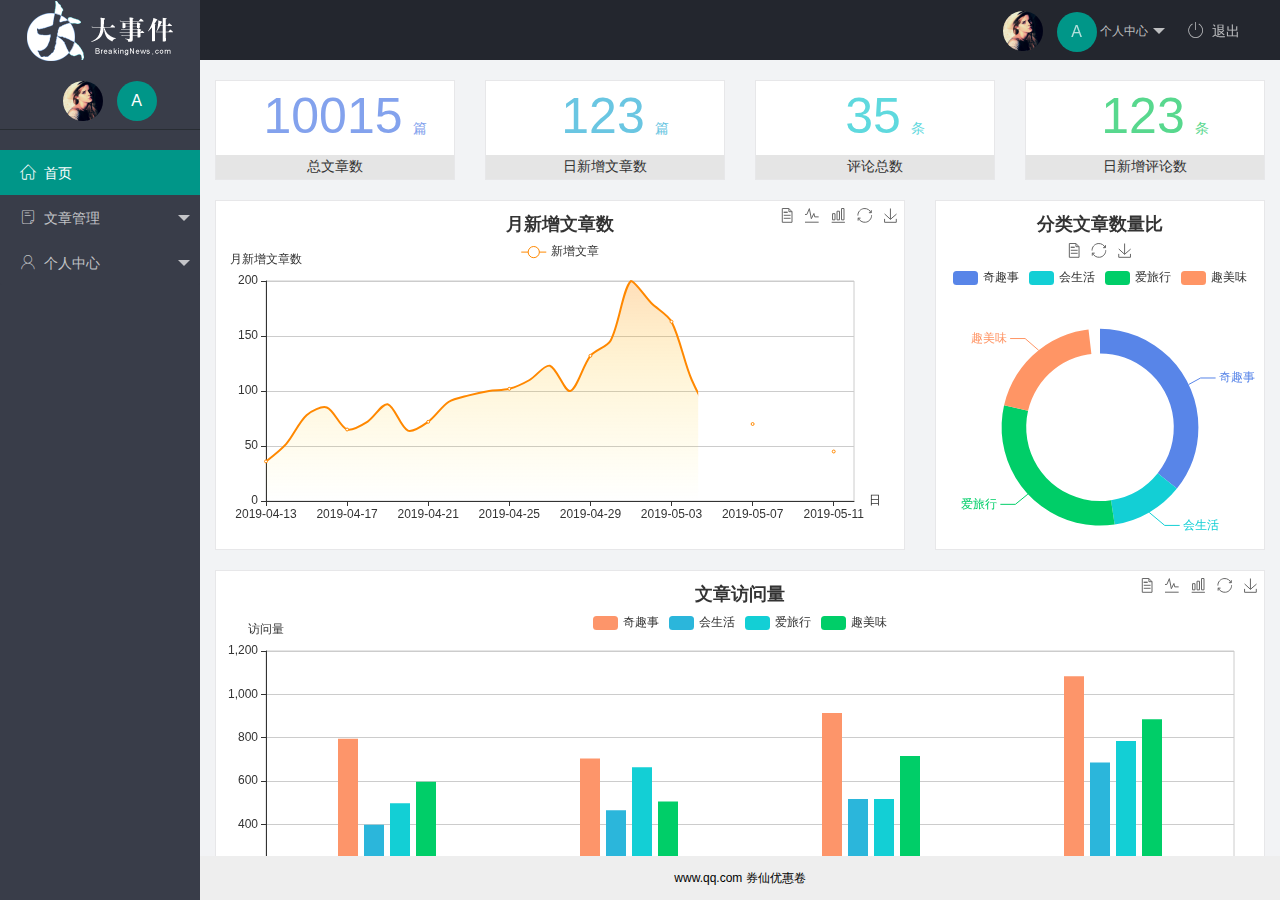
==== index.html @ 5e0bb85d "完成了主页的编写" ====
<!DOCTYPE html>
<html lang="en">
<head>
    <meta charset="UTF-8">
    <meta http-equiv="X-UA-Compatible" content="IE=edge">
    <meta name="viewport" content="width=device-width, initial-scale=1.0">
    <title>Document</title>
    <!-- 导入layui.css -->
    <link rel="stylesheet" href="./assets/lib/layui/css/layui.css">
    <!-- 导入自己的css -->
    <link rel="stylesheet" href="./assets/css/index.css">
    <!-- 导入阿里的字体图标库 -->
    <link rel="stylesheet" href="./assets/fonts/iconfont.css">
</head>
<body>
    <div class="layui-layout layui-layout-admin">
      <div class="layui-header">
        <div class="layui-logo layui-hide-xs layui-bg-black">
            <img src="./assets/images/logo.png" alt=""/>
        </div>
        <!-- 头部区域（可配合layui 已有的水平导航） -->
        <ul class="layui-nav layui-layout-right">
          <li class="layui-nav-item layui-hide layui-show-md-inline-block">
            <a href="javascript:;" class="uninfor" id="toutou">
              <img src="./assets/images/sample.jpg" class="layui-nav-img">
              <span class="text_wen" >A</span>
              个人中心
            </a>
            <dl class="layui-nav-child">
              <dd><a href="">基本资料</a></dd>
              <dd><a href="">更换头像</a></dd>
              <dd><a href="">重置密码</a></dd>
            </dl>
          </li>
          <li class="layui-nav-item" lay-header-event="menuRight" lay-unselect>
            <a href="javascript:;" id="tuic">
              <span class="iconfont icon-tuichu
              "></span>退出
            </a>
          </li>
        </ul>
      </div>
      
      <div class="layui-side layui-bg-black">
        <div class="layui-side-scroll">
          <div class="uninfor" id="text_tou">
            <img src="./assets/images/sample.jpg" class="layui-nav-img">
            <span class="text_wen" >A</span>
            <span id="welcom"></span>
          </div>
          <!-- 左侧导航区域（可配合layui已有的垂直导航） -->
          <ul class="layui-nav layui-nav-tree" lay-shrink="all" >
            <li class="layui-nav-item layui-this"><a href="./home/dashboard.html" target="fm"><span class="iconfont icon-home
              "></span>首页</a></li>
            <li class="layui-nav-item ">
              <a class="" href="javascript:;"><span class="iconfont icon-16"></span>文章管理</a>
              <dl class="layui-nav-child">
                <dd><a href="javascript:;"><i class="layui-icon layui-icon-app"></i>   
                  文章类别</a></dd>
                <dd><a href="javascript:;"><i class="layui-icon layui-icon-app"></i>   
                  文章列表</a></dd>
                <dd><a href="javascript:;"><i class="layui-icon layui-icon-app"></i>发表文章</a></dd>
              </dl>
            </li>
            <li class="layui-nav-item">
              <a href="javascript:;"><span class="iconfont icon-user"></span>个人中心</a>
              <dl class="layui-nav-child">
                <dd><a href="javascript:;"><i class="layui-icon layui-icon-app"></i>基本资料</a></dd>
                <dd><a href="javascript:;"><i class="layui-icon layui-icon-app"></i>更换头像</a></dd>
                <dd><a href="javascript:;"><i class="layui-icon layui-icon-app"></i>重置密码</a></dd>
              </dl>
            </li>
          </ul>
        </div>
      </div>
      
      <div class="layui-body">
        <!-- 内容主体区域 -->
        <iframe name="fm" src="./home/dashboard.html" frameborder="0"></iframe>
      </div>
      
      <div class="layui-footer">
        <!-- 底部固定区域 -->
        www.qq.com 券仙优惠卷
      </div>
    </div>
    <!-- 导入axios -->
    <script src="./assets/lib/axios.js"></script>
    <!-- 导入jquery -->
   <script src="./assets/lib/jquery.js"></script>
    <!-- 导入layui.js -->
    <script src="./assets/lib//layui/layui.all.js"></script>
   <!-- 导入我们自己封装的js -->
    <script src="./assets/js/baseAPI.js"></script>
    <!-- 导入index.js -->
    <script src="./assets/js/index.js"></script>
    </body>
    </html>
---- assets/lib/layui/css/layui.css ----
/** layui-v2.5.5 MIT License By https://www.layui.com */
 .layui-inline,img{display:inline-block;vertical-align:middle}h1,h2,h3,h4,h5,h6{font-weight:400}.layui-edge,.layui-header,.layui-inline,.layui-main{position:relative}.layui-body,.layui-edge,.layui-elip{overflow:hidden}.layui-btn,.layui-edge,.layui-inline,img{vertical-align:middle}.layui-btn,.layui-disabled,.layui-icon,.layui-unselect{-moz-user-select:none;-webkit-user-select:none;-ms-user-select:none}.layui-elip,.layui-form-checkbox span,.layui-form-pane .layui-form-label{text-overflow:ellipsis;white-space:nowrap}.layui-breadcrumb,.layui-tree-btnGroup{visibility:hidden}blockquote,body,button,dd,div,dl,dt,form,h1,h2,h3,h4,h5,h6,input,li,ol,p,pre,td,textarea,th,ul{margin:0;padding:0;-webkit-tap-highlight-color:rgba(0,0,0,0)}a:active,a:hover{outline:0}img{border:none}li{list-style:none}table{border-collapse:collapse;border-spacing:0}h4,h5,h6{font-size:100%}button,input,optgroup,option,select,textarea{font-family:inherit;font-size:inherit;font-style:inherit;font-weight:inherit;outline:0}pre{white-space:pre-wrap;white-space:-moz-pre-wrap;white-space:-pre-wrap;white-space:-o-pre-wrap;word-wrap:break-word}body{line-height:24px;font:14px Helvetica Neue,Helvetica,PingFang SC,Tahoma,Arial,sans-serif}hr{height:1px;margin:10px 0;border:0;clear:both}a{color:#333;text-decoration:none}a:hover{color:#777}a cite{font-style:normal;*cursor:pointer}.layui-border-box,.layui-border-box *{box-sizing:border-box}.layui-box,.layui-box *{box-sizing:content-box}.layui-clear{clear:both;*zoom:1}.layui-clear:after{content:'\20';clear:both;*zoom:1;display:block;height:0}.layui-inline{*display:inline;*zoom:1}.layui-edge{display:inline-block;width:0;height:0;border-width:6px;border-style:dashed;border-color:transparent}.layui-edge-top{top:-4px;border-bottom-color:#999;border-bottom-style:solid}.layui-edge-right{border-left-color:#999;border-left-style:solid}.layui-edge-bottom{top:2px;border-top-color:#999;border-top-style:solid}.layui-edge-left{border-right-color:#999;border-right-style:solid}.layui-disabled,.layui-disabled:hover{color:#d2d2d2!important;cursor:not-allowed!important}.layui-circle{border-radius:100%}.layui-show{display:block!important}.layui-hide{display:none!important}@font-face{font-family:layui-icon;src:url(../font/iconfont.eot?v=250);src:url(../font/iconfont.eot?v=250#iefix) format('embedded-opentype'),url(../font/iconfont.woff2?v=250) format('woff2'),url(../font/iconfont.woff?v=250) format('woff'),url(../font/iconfont.ttf?v=250) format('truetype'),url(../font/iconfont.svg?v=250#layui-icon) format('svg')}.layui-icon{font-family:layui-icon!important;font-size:16px;font-style:normal;-webkit-font-smoothing:antialiased;-moz-osx-font-smoothing:grayscale}.layui-icon-reply-fill:before{content:"\e611"}.layui-icon-set-fill:before{content:"\e614"}.layui-icon-menu-fill:before{content:"\e60f"}.layui-icon-search:before{content:"\e615"}.layui-icon-share:before{content:"\e641"}.layui-icon-set-sm:before{content:"\e620"}.layui-icon-engine:before{content:"\e628"}.layui-icon-close:before{content:"\1006"}.layui-icon-close-fill:before{content:"\1007"}.layui-icon-chart-screen:before{content:"\e629"}.layui-icon-star:before{content:"\e600"}.layui-icon-circle-dot:before{content:"\e617"}.layui-icon-chat:before{content:"\e606"}.layui-icon-release:before{content:"\e609"}.layui-icon-list:before{content:"\e60a"}.layui-icon-chart:before{content:"\e62c"}.layui-icon-ok-circle:before{content:"\1005"}.layui-icon-layim-theme:before{content:"\e61b"}.layui-icon-table:before{content:"\e62d"}.layui-icon-right:before{content:"\e602"}.layui-icon-left:before{content:"\e603"}.layui-icon-cart-simple:before{content:"\e698"}.layui-icon-face-cry:before{content:"\e69c"}.layui-icon-face-smile:before{content:"\e6af"}.layui-icon-survey:before{content:"\e6b2"}.layui-icon-tree:before{content:"\e62e"}.layui-icon-upload-circle:before{content:"\e62f"}.layui-icon-add-circle:before{content:"\e61f"}.layui-icon-download-circle:before{content:"\e601"}.layui-icon-templeate-1:before{content:"\e630"}.layui-icon-util:before{content:"\e631"}.layui-icon-face-surprised:before{content:"\e664"}.layui-icon-edit:before{content:"\e642"}.layui-icon-speaker:before{content:"\e645"}.layui-icon-down:before{content:"\e61a"}.layui-icon-file:before{content:"\e621"}.layui-icon-layouts:before{content:"\e632"}.layui-icon-rate-half:before{content:"\e6c9"}.layui-icon-add-circle-fine:before{content:"\e608"}.layui-icon-prev-circle:before{content:"\e633"}.layui-icon-read:before{content:"\e705"}.layui-icon-404:before{content:"\e61c"}.layui-icon-carousel:before{content:"\e634"}.layui-icon-help:before{content:"\e607"}.layui-icon-code-circle:before{content:"\e635"}.layui-icon-water:before{content:"\e636"}.layui-icon-username:before{content:"\e66f"}.layui-icon-find-fill:before{content:"\e670"}.layui-icon-about:before{content:"\e60b"}.layui-icon-location:before{content:"\e715"}.layui-icon-up:before{content:"\e619"}.layui-icon-pause:before{content:"\e651"}.layui-icon-date:before{content:"\e637"}.layui-icon-layim-uploadfile:before{content:"\e61d"}.layui-icon-delete:before{content:"\e640"}.layui-icon-play:before{content:"\e652"}.layui-icon-top:before{content:"\e604"}.layui-icon-friends:before{content:"\e612"}.layui-icon-refresh-3:before{content:"\e9aa"}.layui-icon-ok:before{content:"\e605"}.layui-icon-layer:before{content:"\e638"}.layui-icon-face-smile-fine:before{content:"\e60c"}.layui-icon-dollar:before{content:"\e659"}.layui-icon-group:before{content:"\e613"}.layui-icon-layim-download:before{content:"\e61e"}.layui-icon-picture-fine:before{content:"\e60d"}.layui-icon-link:before{content:"\e64c"}.layui-icon-diamond:before{content:"\e735"}.layui-icon-log:before{content:"\e60e"}.layui-icon-rate-solid:before{content:"\e67a"}.layui-icon-fonts-del:before{content:"\e64f"}.layui-icon-unlink:before{content:"\e64d"}.layui-icon-fonts-clear:before{content:"\e639"}.layui-icon-triangle-r:before{content:"\e623"}.layui-icon-circle:before{content:"\e63f"}.layui-icon-radio:before{content:"\e643"}.layui-icon-align-center:before{content:"\e647"}.layui-icon-align-right:before{content:"\e648"}.layui-icon-align-left:before{content:"\e649"}.layui-icon-loading-1:before{content:"\e63e"}.layui-icon-return:before{content:"\e65c"}.layui-icon-fonts-strong:before{content:"\e62b"}.layui-icon-upload:before{content:"\e67c"}.layui-icon-dialogue:before{content:"\e63a"}.layui-icon-video:before{content:"\e6ed"}.layui-icon-headset:before{content:"\e6fc"}.layui-icon-cellphone-fine:before{content:"\e63b"}.layui-icon-add-1:before{content:"\e654"}.layui-icon-face-smile-b:before{content:"\e650"}.layui-icon-fonts-html:before{content:"\e64b"}.layui-icon-form:before{content:"\e63c"}.layui-icon-cart:before{content:"\e657"}.layui-icon-camera-fill:before{content:"\e65d"}.layui-icon-tabs:before{content:"\e62a"}.layui-icon-fonts-code:before{content:"\e64e"}.layui-icon-fire:before{content:"\e756"}.layui-icon-set:before{content:"\e716"}.layui-icon-fonts-u:before{content:"\e646"}.layui-icon-triangle-d:before{content:"\e625"}.layui-icon-tips:before{content:"\e702"}.layui-icon-picture:before{content:"\e64a"}.layui-icon-more-vertical:before{content:"\e671"}.layui-icon-flag:before{content:"\e66c"}.layui-icon-loading:before{content:"\e63d"}.layui-icon-fonts-i:before{content:"\e644"}.layui-icon-refresh-1:before{content:"\e666"}.layui-icon-rmb:before{content:"\e65e"}.layui-icon-home:before{content:"\e68e"}.layui-icon-user:before{content:"\e770"}.layui-icon-notice:before{content:"\e667"}.layui-icon-login-weibo:before{content:"\e675"}.layui-icon-voice:before{content:"\e688"}.layui-icon-upload-drag:before{content:"\e681"}.layui-icon-login-qq:before{content:"\e676"}.layui-icon-snowflake:before{content:"\e6b1"}.layui-icon-file-b:before{content:"\e655"}.layui-icon-template:before{content:"\e663"}.layui-icon-auz:before{content:"\e672"}.layui-icon-console:before{content:"\e665"}.layui-icon-app:before{content:"\e653"}.layui-icon-prev:before{content:"\e65a"}.layui-icon-website:before{content:"\e7ae"}.layui-icon-next:before{content:"\e65b"}.layui-icon-component:before{content:"\e857"}.layui-icon-more:before{content:"\e65f"}.layui-icon-login-wechat:before{content:"\e677"}.layui-icon-shrink-right:before{content:"\e668"}.layui-icon-spread-left:before{content:"\e66b"}.layui-icon-camera:before{content:"\e660"}.layui-icon-note:before{content:"\e66e"}.layui-icon-refresh:before{content:"\e669"}.layui-icon-female:before{content:"\e661"}.layui-icon-male:before{content:"\e662"}.layui-icon-password:before{content:"\e673"}.layui-icon-senior:before{content:"\e674"}.layui-icon-theme:before{content:"\e66a"}.layui-icon-tread:before{content:"\e6c5"}.layui-icon-praise:before{content:"\e6c6"}.layui-icon-star-fill:before{content:"\e658"}.layui-icon-rate:before{content:"\e67b"}.layui-icon-template-1:before{content:"\e656"}.layui-icon-vercode:before{content:"\e679"}.layui-icon-cellphone:before{content:"\e678"}.layui-icon-screen-full:before{content:"\e622"}.layui-icon-screen-restore:before{content:"\e758"}.layui-icon-cols:before{content:"\e610"}.layui-icon-export:before{content:"\e67d"}.layui-icon-print:before{content:"\e66d"}.layui-icon-slider:before{content:"\e714"}.layui-icon-addition:before{content:"\e624"}.layui-icon-subtraction:before{content:"\e67e"}.layui-icon-service:before{content:"\e626"}.layui-icon-transfer:before{content:"\e691"}.layui-main{width:1140px;margin:0 auto}.layui-header{z-index:1000;height:60px}.layui-header a:hover{transition:all .5s;-webkit-transition:all .5s}.layui-side{position:fixed;left:0;top:0;bottom:0;z-index:999;width:200px;overflow-x:hidden}.layui-side-scroll{position:relative;width:220px;height:100%;overflow-x:hidden}.layui-body{position:absolute;left:200px;right:0;top:0;bottom:0;z-index:998;width:auto;overflow-y:auto;box-sizing:border-box}.layui-layout-body{overflow:hidden}.layui-layout-admin .layui-header{background-color:#23262E}.layui-layout-admin .layui-side{top:60px;width:200px;overflow-x:hidden}.layui-layout-admin .layui-body{position:fixed;top:60px;bottom:44px}.layui-layout-admin .layui-main{width:auto;margin:0 15px}.layui-layout-admin .layui-footer{position:fixed;left:200px;right:0;bottom:0;height:44px;line-height:44px;padding:0 15px;background-color:#eee}.layui-layout-admin .layui-logo{position:absolute;left:0;top:0;width:200px;height:100%;line-height:60px;text-align:center;color:#009688;font-size:16px}.layui-layout-admin .layui-header .layui-nav{background:0 0}.layui-layout-left{position:absolute!important;left:200px;top:0}.layui-layout-right{position:absolute!important;right:0;top:0}.layui-container{position:relative;margin:0 auto;padding:0 15px;box-sizing:border-box}.layui-fluid{position:relative;margin:0 auto;padding:0 15px}.layui-row:after,.layui-row:before{content:'';display:block;clear:both}.layui-col-lg1,.layui-col-lg10,.layui-col-lg11,.layui-col-lg12,.layui-col-lg2,.layui-col-lg3,.layui-col-lg4,.layui-col-lg5,.layui-col-lg6,.layui-col-lg7,.layui-col-lg8,.layui-col-lg9,.layui-col-md1,.layui-col-md10,.layui-col-md11,.layui-col-md12,.layui-col-md2,.layui-col-md3,.layui-col-md4,.layui-col-md5,.layui-col-md6,.layui-col-md7,.layui-col-md8,.layui-col-md9,.layui-col-sm1,.layui-col-sm10,.layui-col-sm11,.layui-col-sm12,.layui-col-sm2,.layui-col-sm3,.layui-col-sm4,.layui-col-sm5,.layui-col-sm6,.layui-col-sm7,.layui-col-sm8,.layui-col-sm9,.layui-col-xs1,.layui-col-xs10,.layui-col-xs11,.layui-col-xs12,.layui-col-xs2,.layui-col-xs3,.layui-col-xs4,.layui-col-xs5,.layui-col-xs6,.layui-col-xs7,.layui-col-xs8,.layui-col-xs9{position:relative;display:block;box-sizing:border-box}.layui-col-xs1,.layui-col-xs10,.layui-col-xs11,.layui-col-xs12,.layui-col-xs2,.layui-col-xs3,.layui-col-xs4,.layui-col-xs5,.layui-col-xs6,.layui-col-xs7,.layui-col-xs8,.layui-col-xs9{float:left}.layui-col-xs1{width:8.33333333%}.layui-col-xs2{width:16.66666667%}.layui-col-xs3{width:25%}.layui-col-xs4{width:33.33333333%}.layui-col-xs5{width:41.66666667%}.layui-col-xs6{width:50%}.layui-col-xs7{width:58.33333333%}.layui-col-xs8{width:66.66666667%}.layui-col-xs9{width:75%}.layui-col-xs10{width:83.33333333%}.layui-col-xs11{width:91.66666667%}.layui-col-xs12{width:100%}.layui-col-xs-offset1{margin-left:8.33333333%}.layui-col-xs-offset2{margin-left:16.66666667%}.layui-col-xs-offset3{margin-left:25%}.layui-col-xs-offset4{margin-left:33.33333333%}.layui-col-xs-offset5{margin-left:41.66666667%}.layui-col-xs-offset6{margin-left:50%}.layui-col-xs-offset7{margin-left:58.33333333%}.layui-col-xs-offset8{margin-left:66.66666667%}.layui-col-xs-offset9{margin-left:75%}.layui-col-xs-offset10{margin-left:83.33333333%}.layui-col-xs-offset11{margin-left:91.66666667%}.layui-col-xs-offset12{margin-left:100%}@media screen and (max-width:768px){.layui-hide-xs{display:none!important}.layui-show-xs-block{display:block!important}.layui-show-xs-inline{display:inline!important}.layui-show-xs-inline-block{display:inline-block!important}}@media screen and (min-width:768px){.layui-container{width:750px}.layui-hide-sm{display:none!important}.layui-show-sm-block{display:block!important}.layui-show-sm-inline{display:inline!important}.layui-show-sm-inline-block{display:inline-block!important}.layui-col-sm1,.layui-col-sm10,.layui-col-sm11,.layui-col-sm12,.layui-col-sm2,.layui-col-sm3,.layui-col-sm4,.layui-col-sm5,.layui-col-sm6,.layui-col-sm7,.layui-col-sm8,.layui-col-sm9{float:left}.layui-col-sm1{width:8.33333333%}.layui-col-sm2{width:16.66666667%}.layui-col-sm3{width:25%}.layui-col-sm4{width:33.33333333%}.layui-col-sm5{width:41.66666667%}.layui-col-sm6{width:50%}.layui-col-sm7{width:58.33333333%}.layui-col-sm8{width:66.66666667%}.layui-col-sm9{width:75%}.layui-col-sm10{width:83.33333333%}.layui-col-sm11{width:91.66666667%}.layui-col-sm12{width:100%}.layui-col-sm-offset1{margin-left:8.33333333%}.layui-col-sm-offset2{margin-left:16.66666667%}.layui-col-sm-offset3{margin-left:25%}.layui-col-sm-offset4{margin-left:33.33333333%}.layui-col-sm-offset5{margin-left:41.66666667%}.layui-col-sm-offset6{margin-left:50%}.layui-col-sm-offset7{margin-left:58.33333333%}.layui-col-sm-offset8{margin-left:66.66666667%}.layui-col-sm-offset9{margin-left:75%}.layui-col-sm-offset10{margin-left:83.33333333%}.layui-col-sm-offset11{margin-left:91.66666667%}.layui-col-sm-offset12{margin-left:100%}}@media screen and (min-width:992px){.layui-container{width:970px}.layui-hide-md{display:none!important}.layui-show-md-block{display:block!important}.layui-show-md-inline{display:inline!important}.layui-show-md-inline-block{display:inline-block!important}.layui-col-md1,.layui-col-md10,.layui-col-md11,.layui-col-md12,.layui-col-md2,.layui-col-md3,.layui-col-md4,.layui-col-md5,.layui-col-md6,.layui-col-md7,.layui-col-md8,.layui-col-md9{float:left}.layui-col-md1{width:8.33333333%}.layui-col-md2{width:16.66666667%}.layui-col-md3{width:25%}.layui-col-md4{width:33.33333333%}.layui-col-md5{width:41.66666667%}.layui-col-md6{width:50%}.layui-col-md7{width:58.33333333%}.layui-col-md8{width:66.66666667%}.layui-col-md9{width:75%}.layui-col-md10{width:83.33333333%}.layui-col-md11{width:91.66666667%}.layui-col-md12{width:100%}.layui-col-md-offset1{margin-left:8.33333333%}.layui-col-md-offset2{margin-left:16.66666667%}.layui-col-md-offset3{margin-left:25%}.layui-col-md-offset4{margin-left:33.33333333%}.layui-col-md-offset5{margin-left:41.66666667%}.layui-col-md-offset6{margin-left:50%}.layui-col-md-offset7{margin-left:58.33333333%}.layui-col-md-offset8{margin-left:66.66666667%}.layui-col-md-offset9{margin-left:75%}.layui-col-md-offset10{margin-left:83.33333333%}.layui-col-md-offset11{margin-left:91.66666667%}.layui-col-md-offset12{margin-left:100%}}@media screen and (min-width:1200px){.layui-container{width:1170px}.layui-hide-lg{display:none!important}.layui-show-lg-block{display:block!important}.layui-show-lg-inline{display:inline!important}.layui-show-lg-inline-block{display:inline-block!important}.layui-col-lg1,.layui-col-lg10,.layui-col-lg11,.layui-col-lg12,.layui-col-lg2,.layui-col-lg3,.layui-col-lg4,.layui-col-lg5,.layui-col-lg6,.layui-col-lg7,.layui-col-lg8,.layui-col-lg9{float:left}.layui-col-lg1{width:8.33333333%}.layui-col-lg2{width:16.66666667%}.layui-col-lg3{width:25%}.layui-col-lg4{width:33.33333333%}.layui-col-lg5{width:41.66666667%}.layui-col-lg6{width:50%}.layui-col-lg7{width:58.33333333%}.layui-col-lg8{width:66.66666667%}.layui-col-lg9{width:75%}.layui-col-lg10{width:83.33333333%}.layui-col-lg11{width:91.66666667%}.layui-col-lg12{width:100%}.layui-col-lg-offset1{margin-left:8.33333333%}.layui-col-lg-offset2{margin-left:16.66666667%}.layui-col-lg-offset3{margin-left:25%}.layui-col-lg-offset4{margin-left:33.33333333%}.layui-col-lg-offset5{margin-left:41.66666667%}.layui-col-lg-offset6{margin-left:50%}.layui-col-lg-offset7{margin-left:58.33333333%}.layui-col-lg-offset8{margin-left:66.66666667%}.layui-col-lg-offset9{margin-left:75%}.layui-col-lg-offset10{margin-left:83.33333333%}.layui-col-lg-offset11{margin-left:91.66666667%}.layui-col-lg-offset12{margin-left:100%}}.layui-col-space1{margin:-.5px}.layui-col-space1>*{padding:.5px}.layui-col-space3{margin:-1.5px}.layui-col-space3>*{padding:1.5px}.layui-col-space5{margin:-2.5px}.layui-col-space5>*{padding:2.5px}.layui-col-space8{margin:-3.5px}.layui-col-space8>*{padding:3.5px}.layui-col-space10{margin:-5px}.layui-col-space10>*{padding:5px}.layui-col-space12{margin:-6px}.layui-col-space12>*{padding:6px}.layui-col-space15{margin:-7.5px}.layui-col-space15>*{padding:7.5px}.layui-col-space18{margin:-9px}.layui-col-space18>*{padding:9px}.layui-col-space20{margin:-10px}.layui-col-space20>*{padding:10px}.layui-col-space22{margin:-11px}.layui-col-space22>*{padding:11px}.layui-col-space25{margin:-12.5px}.layui-col-space25>*{padding:12.5px}.layui-col-space30{margin:-15px}.layui-col-space30>*{padding:15px}.layui-btn,.layui-input,.layui-select,.layui-textarea,.layui-upload-button{outline:0;-webkit-appearance:none;transition:all .3s;-webkit-transition:all .3s;box-sizing:border-box}.layui-elem-quote{margin-bottom:10px;padding:15px;line-height:22px;border-left:5px solid #009688;border-radius:0 2px 2px 0;background-color:#f2f2f2}.layui-quote-nm{border-style:solid;border-width:1px 1px 1px 5px;background:0 0}.layui-elem-field{margin-bottom:10px;padding:0;border-width:1px;border-style:solid}.layui-elem-field legend{margin-left:20px;padding:0 10px;font-size:20px;font-weight:300}.layui-field-title{margin:10px 0 20px;border-width:1px 0 0}.layui-field-box{padding:10px 15px}.layui-field-title .layui-field-box{padding:10px 0}.layui-progress{position:relative;height:6px;border-radius:20px;background-color:#e2e2e2}.layui-progress-bar{position:absolute;left:0;top:0;width:0;max-width:100%;height:6px;border-radius:20px;text-align:right;background-color:#5FB878;transition:all .3s;-webkit-transition:all .3s}.layui-progress-big,.layui-progress-big .layui-progress-bar{height:18px;line-height:18px}.layui-progress-text{position:relative;top:-20px;line-height:18px;font-size:12px;color:#666}.layui-progress-big .layui-progress-text{position:static;padding:0 10px;color:#fff}.layui-collapse{border-width:1px;border-style:solid;border-radius:2px}.layui-colla-content,.layui-colla-item{border-top-width:1px;border-top-style:solid}.layui-colla-item:first-child{border-top:none}.layui-colla-title{position:relative;height:42px;line-height:42px;padding:0 15px 0 35px;color:#333;background-color:#f2f2f2;cursor:pointer;font-size:14px;overflow:hidden}.layui-colla-content{display:none;padding:10px 15px;line-height:22px;color:#666}.layui-colla-icon{position:absolute;left:15px;top:0;font-size:14px}.layui-card{margin-bottom:15px;border-radius:2px;background-color:#fff;box-shadow:0 1px 2px 0 rgba(0,0,0,.05)}.layui-card:last-child{margin-bottom:0}.layui-card-header{position:relative;height:42px;line-height:42px;padding:0 15px;border-bottom:1px solid #f6f6f6;color:#333;border-radius:2px 2px 0 0;font-size:14px}.layui-bg-black,.layui-bg-blue,.layui-bg-cyan,.layui-bg-green,.layui-bg-orange,.layui-bg-red{color:#fff!important}.layui-card-body{position:relative;padding:10px 15px;line-height:24px}.layui-card-body[pad15]{padding:15px}.layui-card-body[pad20]{padding:20px}.layui-card-body .layui-table{margin:5px 0}.layui-card .layui-tab{margin:0}.layui-panel-window{position:relative;padding:15px;border-radius:0;border-top:5px solid #E6E6E6;background-color:#fff}.layui-auxiliar-moving{position:fixed;left:0;right:0;top:0;bottom:0;width:100%;height:100%;background:0 0;z-index:9999999999}.layui-form-label,.layui-form-mid,.layui-form-select,.layui-input-block,.layui-input-inline,.layui-textarea{position:relative}.layui-bg-red{background-color:#FF5722!important}.layui-bg-orange{background-color:#FFB800!important}.layui-bg-green{background-color:#009688!important}.layui-bg-cyan{background-color:#2F4056!important}.layui-bg-blue{background-color:#1E9FFF!important}.layui-bg-black{background-color:#393D49!important}.layui-bg-gray{background-color:#eee!important;color:#666!important}.layui-badge-rim,.layui-colla-content,.layui-colla-item,.layui-collapse,.layui-elem-field,.layui-form-pane .layui-form-item[pane],.layui-form-pane .layui-form-label,.layui-input,.layui-layedit,.layui-layedit-tool,.layui-quote-nm,.layui-select,.layui-tab-bar,.layui-tab-card,.layui-tab-title,.layui-tab-title .layui-this:after,.layui-textarea{border-color:#e6e6e6}.layui-timeline-item:before,hr{background-color:#e6e6e6}.layui-text{line-height:22px;font-size:14px;color:#666}.layui-text h1,.layui-text h2,.layui-text h3{font-weight:500;color:#333}.layui-text h1{font-size:30px}.layui-text h2{font-size:24px}.layui-text h3{font-size:18px}.layui-text a:not(.layui-btn){color:#01AAED}.layui-text a:not(.layui-btn):hover{text-decoration:underline}.layui-text ul{padding:5px 0 5px 15px}.layui-text ul li{margin-top:5px;list-style-type:disc}.layui-text em,.layui-word-aux{color:#999!important;padding:0 5px!important}.layui-btn{display:inline-block;height:38px;line-height:38px;padding:0 18px;background-color:#009688;color:#fff;white-space:nowrap;text-align:center;font-size:14px;border:none;border-radius:2px;cursor:pointer}.layui-btn:hover{opacity:.8;filter:alpha(opacity=80);color:#fff}.layui-btn:active{opacity:1;filter:alpha(opacity=100)}.layui-btn+.layui-btn{margin-left:10px}.layui-btn-container{font-size:0}.layui-btn-container .layui-btn{margin-right:10px;margin-bottom:10px}.layui-btn-container .layui-btn+.layui-btn{margin-left:0}.layui-table .layui-btn-container .layui-btn{margin-bottom:9px}.layui-btn-radius{border-radius:100px}.layui-btn .layui-icon{margin-right:3px;font-size:18px;vertical-align:bottom;vertical-align:middle\9}.layui-btn-primary{border:1px solid #C9C9C9;background-color:#fff;color:#555}.layui-btn-primary:hover{border-color:#009688;color:#333}.layui-btn-normal{background-color:#1E9FFF}.layui-btn-warm{background-color:#FFB800}.layui-btn-danger{background-color:#FF5722}.layui-btn-checked{background-color:#5FB878}.layui-btn-disabled,.layui-btn-disabled:active,.layui-btn-disabled:hover{border:1px solid #e6e6e6;background-color:#FBFBFB;color:#C9C9C9;cursor:not-allowed;opacity:1}.layui-btn-lg{height:44px;line-height:44px;padding:0 25px;font-size:16px}.layui-btn-sm{height:30px;line-height:30px;padding:0 10px;font-size:12px}.layui-btn-sm i{font-size:16px!important}.layui-btn-xs{height:22px;line-height:22px;padding:0 5px;font-size:12px}.layui-btn-xs i{font-size:14px!important}.layui-btn-group{display:inline-block;vertical-align:middle;font-size:0}.layui-btn-group .layui-btn{margin-left:0!important;margin-right:0!important;border-left:1px solid rgba(255,255,255,.5);border-radius:0}.layui-btn-group .layui-btn-primary{border-left:none}.layui-btn-group .layui-btn-primary:hover{border-color:#C9C9C9;color:#009688}.layui-btn-group .layui-btn:first-child{border-left:none;border-radius:2px 0 0 2px}.layui-btn-group .layui-btn-primary:first-child{border-left:1px solid #c9c9c9}.layui-btn-group .layui-btn:last-child{border-radius:0 2px 2px 0}.layui-btn-group .layui-btn+.layui-btn{margin-left:0}.layui-btn-group+.layui-btn-group{margin-left:10px}.layui-btn-fluid{width:100%}.layui-input,.layui-select,.layui-textarea{height:38px;line-height:1.3;line-height:38px\9;border-width:1px;border-style:solid;background-color:#fff;border-radius:2px}.layui-input::-webkit-input-placeholder,.layui-select::-webkit-input-placeholder,.layui-textarea::-webkit-input-placeholder{line-height:1.3}.layui-input,.layui-textarea{display:block;width:100%;padding-left:10px}.layui-input:hover,.layui-textarea:hover{border-color:#D2D2D2!important}.layui-input:focus,.layui-textarea:focus{border-color:#C9C9C9!important}.layui-textarea{min-height:100px;height:auto;line-height:20px;padding:6px 10px;resize:vertical}.layui-select{padding:0 10px}.layui-form input[type=checkbox],.layui-form input[type=radio],.layui-form select{display:none}.layui-form [lay-ignore]{display:initial}.layui-form-item{margin-bottom:15px;clear:both;*zoom:1}.layui-form-item:after{content:'\20';clear:both;*zoom:1;display:block;height:0}.layui-form-label{float:left;display:block;padding:9px 15px;width:80px;font-weight:400;line-height:20px;text-align:right}.layui-form-label-col{display:block;float:none;padding:9px 0;line-height:20px;text-align:left}.layui-form-item .layui-inline{margin-bottom:5px;margin-right:10px}.layui-input-block{margin-left:110px;min-height:36px}.layui-input-inline{display:inline-block;vertical-align:middle}.layui-form-item .layui-input-inline{float:left;width:190px;margin-right:10px}.layui-form-text .layui-input-inline{width:auto}.layui-form-mid{float:left;display:block;padding:9px 0!important;line-height:20px;margin-right:10px}.layui-form-danger+.layui-form-select .layui-input,.layui-form-danger:focus{border-color:#FF5722!important}.layui-form-select .layui-input{padding-right:30px;cursor:pointer}.layui-form-select .layui-edge{position:absolute;right:10px;top:50%;margin-top:-3px;cursor:pointer;border-width:6px;border-top-color:#c2c2c2;border-top-style:solid;transition:all .3s;-webkit-transition:all .3s}.layui-form-select dl{display:none;position:absolute;left:0;top:42px;padding:5px 0;z-index:899;min-width:100%;border:1px solid #d2d2d2;max-height:300px;overflow-y:auto;background-color:#fff;border-radius:2px;box-shadow:0 2px 4px rgba(0,0,0,.12);box-sizing:border-box}.layui-form-select dl dd,.layui-form-select dl dt{padding:0 10px;line-height:36px;white-space:nowrap;overflow:hidden;text-overflow:ellipsis}.layui-form-select dl dt{font-size:12px;color:#999}.layui-form-select dl dd{cursor:pointer}.layui-form-select dl dd:hover{background-color:#f2f2f2;-webkit-transition:.5s all;transition:.5s all}.layui-form-select .layui-select-group dd{padding-left:20px}.layui-form-select dl dd.layui-select-tips{padding-left:10px!important;color:#999}.layui-form-select dl dd.layui-this{background-color:#5FB878;color:#fff}.layui-form-checkbox,.layui-form-select dl dd.layui-disabled{background-color:#fff}.layui-form-selected dl{display:block}.layui-form-checkbox,.layui-form-checkbox *,.layui-form-switch{display:inline-block;vertical-align:middle}.layui-form-selected .layui-edge{margin-top:-9px;-webkit-transform:rotate(180deg);transform:rotate(180deg);margin-top:-3px\9}:root .layui-form-selected .layui-edge{margin-top:-9px\0/IE9}.layui-form-selectup dl{top:auto;bottom:42px}.layui-select-none{margin:5px 0;text-align:center;color:#999}.layui-select-disabled .layui-disabled{border-color:#eee!important}.layui-select-disabled .layui-edge{border-top-color:#d2d2d2}.layui-form-checkbox{position:relative;height:30px;line-height:30px;margin-right:10px;padding-right:30px;cursor:pointer;font-size:0;-webkit-transition:.1s linear;transition:.1s linear;box-sizing:border-box}.layui-form-checkbox span{padding:0 10px;height:100%;font-size:14px;border-radius:2px 0 0 2px;background-color:#d2d2d2;color:#fff;overflow:hidden}.layui-form-checkbox:hover span{background-color:#c2c2c2}.layui-form-checkbox i{position:absolute;right:0;top:0;width:30px;height:28px;border:1px solid #d2d2d2;border-left:none;border-radius:0 2px 2px 0;color:#fff;font-size:20px;text-align:center}.layui-form-checkbox:hover i{border-color:#c2c2c2;color:#c2c2c2}.layui-form-checked,.layui-form-checked:hover{border-color:#5FB878}.layui-form-checked span,.layui-form-checked:hover span{background-color:#5FB878}.layui-form-checked i,.layui-form-checked:hover i{color:#5FB878}.layui-form-item .layui-form-checkbox{margin-top:4px}.layui-form-checkbox[lay-skin=primary]{height:auto!important;line-height:normal!important;min-width:18px;min-height:18px;border:none!important;margin-right:0;padding-left:28px;padding-right:0;background:0 0}.layui-form-checkbox[lay-skin=primary] span{padding-left:0;padding-right:15px;line-height:18px;background:0 0;color:#666}.layui-form-checkbox[lay-skin=primary] i{right:auto;left:0;width:16px;height:16px;line-height:16px;border:1px solid #d2d2d2;font-size:12px;border-radius:2px;background-color:#fff;-webkit-transition:.1s linear;transition:.1s linear}.layui-form-checkbox[lay-skin=primary]:hover i{border-color:#5FB878;color:#fff}.layui-form-checked[lay-skin=primary] i{border-color:#5FB878!important;background-color:#5FB878;color:#fff}.layui-checkbox-disbaled[lay-skin=primary] span{background:0 0!important;color:#c2c2c2}.layui-checkbox-disbaled[lay-skin=primary]:hover i{border-color:#d2d2d2}.layui-form-item .layui-form-checkbox[lay-skin=primary]{margin-top:10px}.layui-form-switch{position:relative;height:22px;line-height:22px;min-width:35px;padding:0 5px;margin-top:8px;border:1px solid #d2d2d2;border-radius:20px;cursor:pointer;background-color:#fff;-webkit-transition:.1s linear;transition:.1s linear}.layui-form-switch i{position:absolute;left:5px;top:3px;width:16px;height:16px;border-radius:20px;background-color:#d2d2d2;-webkit-transition:.1s linear;transition:.1s linear}.layui-form-switch em{position:relative;top:0;width:25px;margin-left:21px;padding:0!important;text-align:center!important;color:#999!important;font-style:normal!important;font-size:12px}.layui-form-onswitch{border-color:#5FB878;background-color:#5FB878}.layui-checkbox-disbaled,.layui-checkbox-disbaled i{border-color:#e2e2e2!important}.layui-form-onswitch i{left:100%;margin-left:-21px;background-color:#fff}.layui-form-onswitch em{margin-left:5px;margin-right:21px;color:#fff!important}.layui-checkbox-disbaled span{background-color:#e2e2e2!important}.layui-checkbox-disbaled:hover i{color:#fff!important}[lay-radio]{display:none}.layui-form-radio,.layui-form-radio *{display:inline-block;vertical-align:middle}.layui-form-radio{line-height:28px;margin:6px 10px 0 0;padding-right:10px;cursor:pointer;font-size:0}.layui-form-radio *{font-size:14px}.layui-form-radio>i{margin-right:8px;font-size:22px;color:#c2c2c2}.layui-form-radio>i:hover,.layui-form-radioed>i{color:#5FB878}.layui-radio-disbaled>i{color:#e2e2e2!important}.layui-form-pane .layui-form-label{width:110px;padding:8px 15px;height:38px;line-height:20px;border-width:1px;border-style:solid;border-radius:2px 0 0 2px;text-align:center;background-color:#FBFBFB;overflow:hidden;box-sizing:border-box}.layui-form-pane .layui-input-inline{margin-left:-1px}.layui-form-pane .layui-input-block{margin-left:110px;left:-1px}.layui-form-pane .layui-input{border-radius:0 2px 2px 0}.layui-form-pane .layui-form-text .layui-form-label{float:none;width:100%;border-radius:2px;box-sizing:border-box;text-align:left}.layui-form-pane .layui-form-text .layui-input-inline{display:block;margin:0;top:-1px;clear:both}.layui-form-pane .layui-form-text .layui-input-block{margin:0;left:0;top:-1px}.layui-form-pane .layui-form-text .layui-textarea{min-height:100px;border-radius:0 0 2px 2px}.layui-form-pane .layui-form-checkbox{margin:4px 0 4px 10px}.layui-form-pane .layui-form-radio,.layui-form-pane .layui-form-switch{margin-top:6px;margin-left:10px}.layui-form-pane .layui-form-item[pane]{position:relative;border-width:1px;border-style:solid}.layui-form-pane .layui-form-item[pane] .layui-form-label{position:absolute;left:0;top:0;height:100%;border-width:0 1px 0 0}.layui-form-pane .layui-form-item[pane] .layui-input-inline{margin-left:110px}@media screen and (max-width:450px){.layui-form-item .layui-form-label{text-overflow:ellipsis;overflow:hidden;white-space:nowrap}.layui-form-item .layui-inline{display:block;margin-right:0;margin-bottom:20px;clear:both}.layui-form-item .layui-inline:after{content:'\20';clear:both;display:block;height:0}.layui-form-item .layui-input-inline{display:block;float:none;left:-3px;width:auto;margin:0 0 10px 112px}.layui-form-item .layui-input-inline+.layui-form-mid{margin-left:110px;top:-5px;padding:0}.layui-form-item .layui-form-checkbox{margin-right:5px;margin-bottom:5px}}.layui-layedit{border-width:1px;border-style:solid;border-radius:2px}.layui-layedit-tool{padding:3px 5px;border-bottom-width:1px;border-bottom-style:solid;font-size:0}.layedit-tool-fixed{position:fixed;top:0;border-top:1px solid #e2e2e2}.layui-layedit-tool .layedit-tool-mid,.layui-layedit-tool .layui-icon{display:inline-block;vertical-align:middle;text-align:center;font-size:14px}.layui-layedit-tool .layui-icon{position:relative;width:32px;height:30px;line-height:30px;margin:3px 5px;color:#777;cursor:pointer;border-radius:2px}.layui-layedit-tool .layui-icon:hover{color:#393D49}.layui-layedit-tool .layui-icon:active{color:#000}.layui-layedit-tool .layedit-tool-active{background-color:#e2e2e2;color:#000}.layui-layedit-tool .layui-disabled,.layui-layedit-tool .layui-disabled:hover{color:#d2d2d2;cursor:not-allowed}.layui-layedit-tool .layedit-tool-mid{width:1px;height:18px;margin:0 10px;background-color:#d2d2d2}.layedit-tool-html{width:50px!important;font-size:30px!important}.layedit-tool-b,.layedit-tool-code,.layedit-tool-help{font-size:16px!important}.layedit-tool-d,.layedit-tool-face,.layedit-tool-image,.layedit-tool-unlink{font-size:18px!important}.layedit-tool-image input{position:absolute;font-size:0;left:0;top:0;width:100%;height:100%;opacity:.01;filter:Alpha(opacity=1);cursor:pointer}.layui-layedit-iframe iframe{display:block;width:100%}#LAY_layedit_code{overflow:hidden}.layui-laypage{display:inline-block;*display:inline;*zoom:1;vertical-align:middle;margin:10px 0;font-size:0}.layui-laypage>a:first-child,.layui-laypage>a:first-child em{border-radius:2px 0 0 2px}.layui-laypage>a:last-child,.layui-laypage>a:last-child em{border-radius:0 2px 2px 0}.layui-laypage>:first-child{margin-left:0!important}.layui-laypage>:last-child{margin-right:0!important}.layui-laypage a,.layui-laypage button,.layui-laypage input,.layui-laypage select,.layui-laypage span{border:1px solid #e2e2e2}.layui-laypage a,.layui-laypage span{display:inline-block;*display:inline;*zoom:1;vertical-align:middle;padding:0 15px;height:28px;line-height:28px;margin:0 -1px 5px 0;background-color:#fff;color:#333;font-size:12px}.layui-flow-more a *,.layui-laypage input,.layui-table-view select[lay-ignore]{display:inline-block}.layui-laypage a:hover{color:#009688}.layui-laypage em{font-style:normal}.layui-laypage .layui-laypage-spr{color:#999;font-weight:700}.layui-laypage a{text-decoration:none}.layui-laypage .layui-laypage-curr{position:relative}.layui-laypage .layui-laypage-curr em{position:relative;color:#fff}.layui-laypage .layui-laypage-curr .layui-laypage-em{position:absolute;left:-1px;top:-1px;padding:1px;width:100%;height:100%;background-color:#009688}.layui-laypage-em{border-radius:2px}.layui-laypage-next em,.layui-laypage-prev em{font-family:Sim sun;font-size:16px}.layui-laypage .layui-laypage-count,.layui-laypage .layui-laypage-limits,.layui-laypage .layui-laypage-refresh,.layui-laypage .layui-laypage-skip{margin-left:10px;margin-right:10px;padding:0;border:none}.layui-laypage .layui-laypage-limits,.layui-laypage .layui-laypage-refresh{vertical-align:top}.layui-laypage .layui-laypage-refresh i{font-size:18px;cursor:pointer}.layui-laypage select{height:22px;padding:3px;border-radius:2px;cursor:pointer}.layui-laypage .layui-laypage-skip{height:30px;line-height:30px;color:#999}.layui-laypage button,.layui-laypage input{height:30px;line-height:30px;border-radius:2px;vertical-align:top;background-color:#fff;box-sizing:border-box}.layui-laypage input{width:40px;margin:0 10px;padding:0 3px;text-align:center}.layui-laypage input:focus,.layui-laypage select:focus{border-color:#009688!important}.layui-laypage button{margin-left:10px;padding:0 10px;cursor:pointer}.layui-table,.layui-table-view{margin:10px 0}.layui-flow-more{margin:10px 0;text-align:center;color:#999;font-size:14px}.layui-flow-more a{height:32px;line-height:32px}.layui-flow-more a *{vertical-align:top}.layui-flow-more a cite{padding:0 20px;border-radius:3px;background-color:#eee;color:#333;font-style:normal}.layui-flow-more a cite:hover{opacity:.8}.layui-flow-more a i{font-size:30px;color:#737383}.layui-table{width:100%;background-color:#fff;color:#666}.layui-table tr{transition:all .3s;-webkit-transition:all .3s}.layui-table th{text-align:left;font-weight:400}.layui-table tbody tr:hover,.layui-table thead tr,.layui-table-click,.layui-table-header,.layui-table-hover,.layui-table-mend,.layui-table-patch,.layui-table-tool,.layui-table-total,.layui-table-total tr,.layui-table[lay-even] tr:nth-child(even){background-color:#f2f2f2}.layui-table td,.layui-table th,.layui-table-col-set,.layui-table-fixed-r,.layui-table-grid-down,.layui-table-header,.layui-table-page,.layui-table-tips-main,.layui-table-tool,.layui-table-total,.layui-table-view,.layui-table[lay-skin=line],.layui-table[lay-skin=row]{border-width:1px;border-style:solid;border-color:#e6e6e6}.layui-table td,.layui-table th{position:relative;padding:9px 15px;min-height:20px;line-height:20px;font-size:14px}.layui-table[lay-skin=line] td,.layui-table[lay-skin=line] th{border-width:0 0 1px}.layui-table[lay-skin=row] td,.layui-table[lay-skin=row] th{border-width:0 1px 0 0}.layui-table[lay-skin=nob] td,.layui-table[lay-skin=nob] th{border:none}.layui-table img{max-width:100px}.layui-table[lay-size=lg] td,.layui-table[lay-size=lg] th{padding:15px 30px}.layui-table-view .layui-table[lay-size=lg] .layui-table-cell{height:40px;line-height:40px}.layui-table[lay-size=sm] td,.layui-table[lay-size=sm] th{font-size:12px;padding:5px 10px}.layui-table-view .layui-table[lay-size=sm] .layui-table-cell{height:20px;line-height:20px}.layui-table[lay-data]{display:none}.layui-table-box{position:relative;overflow:hidden}.layui-table-view .layui-table{position:relative;width:auto;margin:0}.layui-table-view .layui-table[lay-skin=line]{border-width:0 1px 0 0}.layui-table-view .layui-table[lay-skin=row]{border-width:0 0 1px}.layui-table-view .layui-table td,.layui-table-view .layui-table th{padding:5px 0;border-top:none;border-left:none}.layui-table-view .layui-table th.layui-unselect .layui-table-cell span{cursor:pointer}.layui-table-view .layui-table td{cursor:default}.layui-table-view .layui-table td[data-edit=text]{cursor:text}.layui-table-view .layui-form-checkbox[lay-skin=primary] i{width:18px;height:18px}.layui-table-view .layui-form-radio{line-height:0;padding:0}.layui-table-view .layui-form-radio>i{margin:0;font-size:20px}.layui-table-init{position:absolute;left:0;top:0;width:100%;height:100%;text-align:center;z-index:110}.layui-table-init .layui-icon{position:absolute;left:50%;top:50%;margin:-15px 0 0 -15px;font-size:30px;color:#c2c2c2}.layui-table-header{border-width:0 0 1px;overflow:hidden}.layui-table-header .layui-table{margin-bottom:-1px}.layui-table-tool .layui-inline[lay-event]{position:relative;width:26px;height:26px;padding:5px;line-height:16px;margin-right:10px;text-align:center;color:#333;border:1px solid #ccc;cursor:pointer;-webkit-transition:.5s all;transition:.5s all}.layui-table-tool .layui-inline[lay-event]:hover{border:1px solid #999}.layui-table-tool-temp{padding-right:120px}.layui-table-tool-self{position:absolute;right:17px;top:10px}.layui-table-tool .layui-table-tool-self .layui-inline[lay-event]{margin:0 0 0 10px}.layui-table-tool-panel{position:absolute;top:29px;left:-1px;padding:5px 0;min-width:150px;min-height:40px;border:1px solid #d2d2d2;text-align:left;overflow-y:auto;background-color:#fff;box-shadow:0 2px 4px rgba(0,0,0,.12)}.layui-table-cell,.layui-table-tool-panel li{overflow:hidden;text-overflow:ellipsis;white-space:nowrap}.layui-table-tool-panel li{padding:0 10px;line-height:30px;-webkit-transition:.5s all;transition:.5s all}.layui-table-tool-panel li .layui-form-checkbox[lay-skin=primary]{width:100%;padding-left:28px}.layui-table-tool-panel li:hover{background-color:#f2f2f2}.layui-table-tool-panel li .layui-form-checkbox[lay-skin=primary] i{position:absolute;left:0;top:0}.layui-table-tool-panel li .layui-form-checkbox[lay-skin=primary] span{padding:0}.layui-table-tool .layui-table-tool-self .layui-table-tool-panel{left:auto;right:-1px}.layui-table-col-set{position:absolute;right:0;top:0;width:20px;height:100%;border-width:0 0 0 1px;background-color:#fff}.layui-table-sort{width:10px;height:20px;margin-left:5px;cursor:pointer!important}.layui-table-sort .layui-edge{position:absolute;left:5px;border-width:5px}.layui-table-sort .layui-table-sort-asc{top:3px;border-top:none;border-bottom-style:solid;border-bottom-color:#b2b2b2}.layui-table-sort .layui-table-sort-asc:hover{border-bottom-color:#666}.layui-table-sort .layui-table-sort-desc{bottom:5px;border-bottom:none;border-top-style:solid;border-top-color:#b2b2b2}.layui-table-sort .layui-table-sort-desc:hover{border-top-color:#666}.layui-table-sort[lay-sort=asc] .layui-table-sort-asc{border-bottom-color:#000}.layui-table-sort[lay-sort=desc] .layui-table-sort-desc{border-top-color:#000}.layui-table-cell{height:28px;line-height:28px;padding:0 15px;position:relative;box-sizing:border-box}.layui-table-cell .layui-form-checkbox[lay-skin=primary]{top:-1px;padding:0}.layui-table-cell .layui-table-link{color:#01AAED}.laytable-cell-checkbox,.laytable-cell-numbers,.laytable-cell-radio,.laytable-cell-space{padding:0;text-align:center}.layui-table-body{position:relative;overflow:auto;margin-right:-1px;margin-bottom:-1px}.layui-table-body .layui-none{line-height:26px;padding:15px;text-align:center;color:#999}.layui-table-fixed{position:absolute;left:0;top:0;z-index:101}.layui-table-fixed .layui-table-body{overflow:hidden}.layui-table-fixed-l{box-shadow:0 -1px 8px rgba(0,0,0,.08)}.layui-table-fixed-r{left:auto;right:-1px;border-width:0 0 0 1px;box-shadow:-1px 0 8px rgba(0,0,0,.08)}.layui-table-fixed-r .layui-table-header{position:relative;overflow:visible}.layui-table-mend{position:absolute;right:-49px;top:0;height:100%;width:50px}.layui-table-tool{position:relative;z-index:890;width:100%;min-height:50px;line-height:30px;padding:10px 15px;border-width:0 0 1px}.layui-table-tool .layui-btn-container{margin-bottom:-10px}.layui-table-page,.layui-table-total{border-width:1px 0 0;margin-bottom:-1px;overflow:hidden}.layui-table-page{position:relative;width:100%;padding:7px 7px 0;height:41px;font-size:12px;white-space:nowrap}.layui-table-page>div{height:26px}.layui-table-page .layui-laypage{margin:0}.layui-table-page .layui-laypage a,.layui-table-page .layui-laypage span{height:26px;line-height:26px;margin-bottom:10px;border:none;background:0 0}.layui-table-page .layui-laypage a,.layui-table-page .layui-laypage span.layui-laypage-curr{padding:0 12px}.layui-table-page .layui-laypage span{margin-left:0;padding:0}.layui-table-page .layui-laypage .layui-laypage-prev{margin-left:-7px!important}.layui-table-page .layui-laypage .layui-laypage-curr .layui-laypage-em{left:0;top:0;padding:0}.layui-table-page .layui-laypage button,.layui-table-page .layui-laypage input{height:26px;line-height:26px}.layui-table-page .layui-laypage input{width:40px}.layui-table-page .layui-laypage button{padding:0 10px}.layui-table-page select{height:18px}.layui-table-patch .layui-table-cell{padding:0;width:30px}.layui-table-edit{position:absolute;left:0;top:0;width:100%;height:100%;padding:0 14px 1px;border-radius:0;box-shadow:1px 1px 20px rgba(0,0,0,.15)}.layui-table-edit:focus{border-color:#5FB878!important}select.layui-table-edit{padding:0 0 0 10px;border-color:#C9C9C9}.layui-table-view .layui-form-checkbox,.layui-table-view .layui-form-radio,.layui-table-view .layui-form-switch{top:0;margin:0;box-sizing:content-box}.layui-table-view .layui-form-checkbox{top:-1px;height:26px;line-height:26px}.layui-table-view .layui-form-checkbox i{height:26px}.layui-table-grid .layui-table-cell{overflow:visible}.layui-table-grid-down{position:absolute;top:0;right:0;width:26px;height:100%;padding:5px 0;border-width:0 0 0 1px;text-align:center;background-color:#fff;color:#999;cursor:pointer}.layui-table-grid-down .layui-icon{position:absolute;top:50%;left:50%;margin:-8px 0 0 -8px}.layui-table-grid-down:hover{background-color:#fbfbfb}body .layui-table-tips .layui-layer-content{background:0 0;padding:0;box-shadow:0 1px 6px rgba(0,0,0,.12)}.layui-table-tips-main{margin:-44px 0 0 -1px;max-height:150px;padding:8px 15px;font-size:14px;overflow-y:scroll;background-color:#fff;color:#666}.layui-table-tips-c{position:absolute;right:-3px;top:-13px;width:20px;height:20px;padding:3px;cursor:pointer;background-color:#666;border-radius:50%;color:#fff}.layui-table-tips-c:hover{background-color:#777}.layui-table-tips-c:before{position:relative;right:-2px}.layui-upload-file{display:none!important;opacity:.01;filter:Alpha(opacity=1)}.layui-upload-drag,.layui-upload-form,.layui-upload-wrap{display:inline-block}.layui-upload-list{margin:10px 0}.layui-upload-choose{padding:0 10px;color:#999}.layui-upload-drag{position:relative;padding:30px;border:1px dashed #e2e2e2;background-color:#fff;text-align:center;cursor:pointer;color:#999}.layui-upload-drag .layui-icon{font-size:50px;color:#009688}.layui-upload-drag[lay-over]{border-color:#009688}.layui-upload-iframe{position:absolute;width:0;height:0;border:0;visibility:hidden}.layui-upload-wrap{position:relative;vertical-align:middle}.layui-upload-wrap .layui-upload-file{display:block!important;position:absolute;left:0;top:0;z-index:10;font-size:100px;width:100%;height:100%;opacity:.01;filter:Alpha(opacity=1);cursor:pointer}.layui-transfer-active,.layui-transfer-box{display:inline-block;vertical-align:middle}.layui-transfer-box,.layui-transfer-header,.layui-transfer-search{border-width:0;border-style:solid;border-color:#e6e6e6}.layui-transfer-box{position:relative;border-width:1px;width:200px;height:360px;border-radius:2px;background-color:#fff}.layui-transfer-box .layui-form-checkbox{width:100%;margin:0!important}.layui-transfer-header{height:38px;line-height:38px;padding:0 10px;border-bottom-width:1px}.layui-transfer-search{position:relative;padding:10px;border-bottom-width:1px}.layui-transfer-search .layui-input{height:32px;padding-left:30px;font-size:12px}.layui-transfer-search .layui-icon-search{position:absolute;left:20px;top:50%;margin-top:-8px;color:#666}.layui-transfer-active{margin:0 15px}.layui-transfer-active .layui-btn{display:block;margin:0;padding:0 15px;background-color:#5FB878;border-color:#5FB878;color:#fff}.layui-transfer-active .layui-btn-disabled{background-color:#FBFBFB;border-color:#e6e6e6;color:#C9C9C9}.layui-transfer-active .layui-btn:first-child{margin-bottom:15px}.layui-transfer-active .layui-btn .layui-icon{margin:0;font-size:14px!important}.layui-transfer-data{padding:5px 0;overflow:auto}.layui-transfer-data li{height:32px;line-height:32px;padding:0 10px}.layui-transfer-data li:hover{background-color:#f2f2f2;transition:.5s all}.layui-transfer-data .layui-none{padding:15px 10px;text-align:center;color:#999}.layui-nav{position:relative;padding:0 20px;background-color:#393D49;color:#fff;border-radius:2px;font-size:0;box-sizing:border-box}.layui-nav *{font-size:14px}.layui-nav .layui-nav-item{position:relative;display:inline-block;*display:inline;*zoom:1;vertical-align:middle;line-height:60px}.layui-nav .layui-nav-item a{display:block;padding:0 20px;color:#fff;color:rgba(255,255,255,.7);transition:all .3s;-webkit-transition:all .3s}.layui-nav .layui-this:after,.layui-nav-bar,.layui-nav-tree .layui-nav-itemed:after{position:absolute;left:0;top:0;width:0;height:5px;background-color:#5FB878;transition:all .2s;-webkit-transition:all .2s}.layui-nav-bar{z-index:1000}.layui-nav .layui-nav-item a:hover,.layui-nav .layui-this a{color:#fff}.layui-nav .layui-this:after{content:'';top:auto;bottom:0;width:100%}.layui-nav-img{width:30px;height:30px;margin-right:10px;border-radius:50%}.layui-nav .layui-nav-more{content:'';width:0;height:0;border-style:solid dashed dashed;border-color:#fff transparent transparent;overflow:hidden;cursor:pointer;transition:all .2s;-webkit-transition:all .2s;position:absolute;top:50%;right:3px;margin-top:-3px;border-width:6px;border-top-color:rgba(255,255,255,.7)}.layui-nav .layui-nav-mored,.layui-nav-itemed>a .layui-nav-more{margin-top:-9px;border-style:dashed dashed solid;border-color:transparent transparent #fff}.layui-nav-child{display:none;position:absolute;left:0;top:65px;min-width:100%;line-height:36px;padding:5px 0;box-shadow:0 2px 4px rgba(0,0,0,.12);border:1px solid #d2d2d2;background-color:#fff;z-index:100;border-radius:2px;white-space:nowrap}.layui-nav .layui-nav-child a{color:#333}.layui-nav .layui-nav-child a:hover{background-color:#f2f2f2;color:#000}.layui-nav-child dd{position:relative}.layui-nav .layui-nav-child dd.layui-this a,.layui-nav-child dd.layui-this{background-color:#5FB878;color:#fff}.layui-nav-child dd.layui-this:after{display:none}.layui-nav-tree{width:200px;padding:0}.layui-nav-tree .layui-nav-item{display:block;width:100%;line-height:45px}.layui-nav-tree .layui-nav-item a{position:relative;height:45px;line-height:45px;text-overflow:ellipsis;overflow:hidden;white-space:nowrap}.layui-nav-tree .layui-nav-item a:hover{background-color:#4E5465}.layui-nav-tree .layui-nav-bar{width:5px;height:0;background-color:#009688}.layui-nav-tree .layui-nav-child dd.layui-this,.layui-nav-tree .layui-nav-child dd.layui-this a,.layui-nav-tree .layui-this,.layui-nav-tree .layui-this>a,.layui-nav-tree .layui-this>a:hover{background-color:#009688;color:#fff}.layui-nav-tree .layui-this:after{display:none}.layui-nav-itemed>a,.layui-nav-tree .layui-nav-title a,.layui-nav-tree .layui-nav-title a:hover{color:#fff!important}.layui-nav-tree .layui-nav-child{position:relative;z-index:0;top:0;border:none;box-shadow:none}.layui-nav-tree .layui-nav-child a{height:40px;line-height:40px;color:#fff;color:rgba(255,255,255,.7)}.layui-nav-tree .layui-nav-child,.layui-nav-tree .layui-nav-child a:hover{background:0 0;color:#fff}.layui-nav-tree .layui-nav-more{right:10px}.layui-nav-itemed>.layui-nav-child{display:block;padding:0;background-color:rgba(0,0,0,.3)!important}.layui-nav-itemed>.layui-nav-child>.layui-this>.layui-nav-child{display:block}.layui-nav-side{position:fixed;top:0;bottom:0;left:0;overflow-x:hidden;z-index:999}.layui-bg-blue .layui-nav-bar,.layui-bg-blue .layui-nav-itemed:after,.layui-bg-blue .layui-this:after{background-color:#93D1FF}.layui-bg-blue .layui-nav-child dd.layui-this{background-color:#1E9FFF}.layui-bg-blue .layui-nav-itemed>a,.layui-nav-tree.layui-bg-blue .layui-nav-title a,.layui-nav-tree.layui-bg-blue .layui-nav-title a:hover{background-color:#007DDB!important}.layui-breadcrumb{font-size:0}.layui-breadcrumb>*{font-size:14px}.layui-breadcrumb a{color:#999!important}.layui-breadcrumb a:hover{color:#5FB878!important}.layui-breadcrumb a cite{color:#666;font-style:normal}.layui-breadcrumb span[lay-separator]{margin:0 10px;color:#999}.layui-tab{margin:10px 0;text-align:left!important}.layui-tab[overflow]>.layui-tab-title{overflow:hidden}.layui-tab-title{position:relative;left:0;height:40px;white-space:nowrap;font-size:0;border-bottom-width:1px;border-bottom-style:solid;transition:all .2s;-webkit-transition:all .2s}.layui-tab-title li{display:inline-block;*display:inline;*zoom:1;vertical-align:middle;font-size:14px;transition:all .2s;-webkit-transition:all .2s;position:relative;line-height:40px;min-width:65px;padding:0 15px;text-align:center;cursor:pointer}.layui-tab-title li a{display:block}.layui-tab-title .layui-this{color:#000}.layui-tab-title .layui-this:after{position:absolute;left:0;top:0;content:'';width:100%;height:41px;border-width:1px;border-style:solid;border-bottom-color:#fff;border-radius:2px 2px 0 0;box-sizing:border-box;pointer-events:none}.layui-tab-bar{position:absolute;right:0;top:0;z-index:10;width:30px;height:39px;line-height:39px;border-width:1px;border-style:solid;border-radius:2px;text-align:center;background-color:#fff;cursor:pointer}.layui-tab-bar .layui-icon{position:relative;display:inline-block;top:3px;transition:all .3s;-webkit-transition:all .3s}.layui-tab-item{display:none}.layui-tab-more{padding-right:30px;height:auto!important;white-space:normal!important}.layui-tab-more li.layui-this:after{border-bottom-color:#e2e2e2;border-radius:2px}.layui-tab-more .layui-tab-bar .layui-icon{top:-2px;top:3px\9;-webkit-transform:rotate(180deg);transform:rotate(180deg)}:root .layui-tab-more .layui-tab-bar .layui-icon{top:-2px\0/IE9}.layui-tab-content{padding:10px}.layui-tab-title li .layui-tab-close{position:relative;display:inline-block;width:18px;height:18px;line-height:20px;margin-left:8px;top:1px;text-align:center;font-size:14px;color:#c2c2c2;transition:all .2s;-webkit-transition:all .2s}.layui-tab-title li .layui-tab-close:hover{border-radius:2px;background-color:#FF5722;color:#fff}.layui-tab-brief>.layui-tab-title .layui-this{color:#009688}.layui-tab-brief>.layui-tab-more li.layui-this:after,.layui-tab-brief>.layui-tab-title .layui-this:after{border:none;border-radius:0;border-bottom:2px solid #5FB878}.layui-tab-brief[overflow]>.layui-tab-title .layui-this:after{top:-1px}.layui-tab-card{border-width:1px;border-style:solid;border-radius:2px;box-shadow:0 2px 5px 0 rgba(0,0,0,.1)}.layui-tab-card>.layui-tab-title{background-color:#f2f2f2}.layui-tab-card>.layui-tab-title li{margin-right:-1px;margin-left:-1px}.layui-tab-card>.layui-tab-title .layui-this{background-color:#fff}.layui-tab-card>.layui-tab-title .layui-this:after{border-top:none;border-width:1px;border-bottom-color:#fff}.layui-tab-card>.layui-tab-title .layui-tab-bar{height:40px;line-height:40px;border-radius:0;border-top:none;border-right:none}.layui-tab-card>.layui-tab-more .layui-this{background:0 0;color:#5FB878}.layui-tab-card>.layui-tab-more .layui-this:after{border:none}.layui-timeline{padding-left:5px}.layui-timeline-item{position:relative;padding-bottom:20px}.layui-timeline-axis{position:absolute;left:-5px;top:0;z-index:10;width:20px;height:20px;line-height:20px;background-color:#fff;color:#5FB878;border-radius:50%;text-align:center;cursor:pointer}.layui-timeline-axis:hover{color:#FF5722}.layui-timeline-item:before{content:'';position:absolute;left:5px;top:0;z-index:0;width:1px;height:100%}.layui-timeline-item:last-child:before{display:none}.layui-timeline-item:first-child:before{display:block}.layui-timeline-content{padding-left:25px}.layui-timeline-title{position:relative;margin-bottom:10px}.layui-badge,.layui-badge-dot,.layui-badge-rim{position:relative;display:inline-block;padding:0 6px;font-size:12px;text-align:center;background-color:#FF5722;color:#fff;border-radius:2px}.layui-badge{height:18px;line-height:18px}.layui-badge-dot{width:8px;height:8px;padding:0;border-radius:50%}.layui-badge-rim{height:18px;line-height:18px;border-width:1px;border-style:solid;background-color:#fff;color:#666}.layui-btn .layui-badge,.layui-btn .layui-badge-dot{margin-left:5px}.layui-nav .layui-badge,.layui-nav .layui-badge-dot{position:absolute;top:50%;margin:-8px 6px 0}.layui-tab-title .layui-badge,.layui-tab-title .layui-badge-dot{left:5px;top:-2px}.layui-carousel{position:relative;left:0;top:0;background-color:#f8f8f8}.layui-carousel>[carousel-item]{position:relative;width:100%;height:100%;overflow:hidden}.layui-carousel>[carousel-item]:before{position:absolute;content:'\e63d';left:50%;top:50%;width:100px;line-height:20px;margin:-10px 0 0 -50px;text-align:center;color:#c2c2c2;font-family:layui-icon!important;font-size:30px;font-style:normal;-webkit-font-smoothing:antialiased;-moz-osx-font-smoothing:grayscale}.layui-carousel>[carousel-item]>*{display:none;position:absolute;left:0;top:0;width:100%;height:100%;background-color:#f8f8f8;transition-duration:.3s;-webkit-transition-duration:.3s}.layui-carousel-updown>*{-webkit-transition:.3s ease-in-out up;transition:.3s ease-in-out up}.layui-carousel-arrow{display:none\9;opacity:0;position:absolute;left:10px;top:50%;margin-top:-18px;width:36px;height:36px;line-height:36px;text-align:center;font-size:20px;border:0;border-radius:50%;background-color:rgba(0,0,0,.2);color:#fff;-webkit-transition-duration:.3s;transition-duration:.3s;cursor:pointer}.layui-carousel-arrow[lay-type=add]{left:auto!important;right:10px}.layui-carousel:hover .layui-carousel-arrow[lay-type=add],.layui-carousel[lay-arrow=always] .layui-carousel-arrow[lay-type=add]{right:20px}.layui-carousel[lay-arrow=always] .layui-carousel-arrow{opacity:1;left:20px}.layui-carousel[lay-arrow=none] .layui-carousel-arrow{display:none}.layui-carousel-arrow:hover,.layui-carousel-ind ul:hover{background-color:rgba(0,0,0,.35)}.layui-carousel:hover .layui-carousel-arrow{display:block\9;opacity:1;left:20px}.layui-carousel-ind{position:relative;top:-35px;width:100%;line-height:0!important;text-align:center;font-size:0}.layui-carousel[lay-indicator=outside]{margin-bottom:30px}.layui-carousel[lay-indicator=outside] .layui-carousel-ind{top:10px}.layui-carousel[lay-indicator=outside] .layui-carousel-ind ul{background-color:rgba(0,0,0,.5)}.layui-carousel[lay-indicator=none] .layui-carousel-ind{display:none}.layui-carousel-ind ul{display:inline-block;padding:5px;background-color:rgba(0,0,0,.2);border-radius:10px;-webkit-transition-duration:.3s;transition-duration:.3s}.layui-carousel-ind li{display:inline-block;width:10px;height:10px;margin:0 3px;font-size:14px;background-color:#e2e2e2;background-color:rgba(255,255,255,.5);border-radius:50%;cursor:pointer;-webkit-transition-duration:.3s;transition-duration:.3s}.layui-carousel-ind li:hover{background-color:rgba(255,255,255,.7)}.layui-carousel-ind li.layui-this{background-color:#fff}.layui-carousel>[carousel-item]>.layui-carousel-next,.layui-carousel>[carousel-item]>.layui-carousel-prev,.layui-carousel>[carousel-item]>.layui-this{display:block}.layui-carousel>[carousel-item]>.layui-this{left:0}.layui-carousel>[carousel-item]>.layui-carousel-prev{left:-100%}.layui-carousel>[carousel-item]>.layui-carousel-next{left:100%}.layui-carousel>[carousel-item]>.layui-carousel-next.layui-carousel-left,.layui-carousel>[carousel-item]>.layui-carousel-prev.layui-carousel-right{left:0}.layui-carousel>[carousel-item]>.layui-this.layui-carousel-left{left:-100%}.layui-carousel>[carousel-item]>.layui-this.layui-carousel-right{left:100%}.layui-carousel[lay-anim=updown] .layui-carousel-arrow{left:50%!important;top:20px;margin:0 0 0 -18px}.layui-carousel[lay-anim=updown]>[carousel-item]>*,.layui-carousel[lay-anim=fade]>[carousel-item]>*{left:0!important}.layui-carousel[lay-anim=updown] .layui-carousel-arrow[lay-type=add]{top:auto!important;bottom:20px}.layui-carousel[lay-anim=updown] .layui-carousel-ind{position:absolute;top:50%;right:20px;width:auto;height:auto}.layui-carousel[lay-anim=updown] .layui-carousel-ind ul{padding:3px 5px}.layui-carousel[lay-anim=updown] .layui-carousel-ind li{display:block;margin:6px 0}.layui-carousel[lay-anim=updown]>[carousel-item]>.layui-this{top:0}.layui-carousel[lay-anim=updown]>[carousel-item]>.layui-carousel-prev{top:-100%}.layui-carousel[lay-anim=updown]>[carousel-item]>.layui-carousel-next{top:100%}.layui-carousel[lay-anim=updown]>[carousel-item]>.layui-carousel-next.layui-carousel-left,.layui-carousel[lay-anim=updown]>[carousel-item]>.layui-carousel-prev.layui-carousel-right{top:0}.layui-carousel[lay-anim=updown]>[carousel-item]>.layui-this.layui-carousel-left{top:-100%}.layui-carousel[lay-anim=updown]>[carousel-item]>.layui-this.layui-carousel-right{top:100%}.layui-carousel[lay-anim=fade]>[carousel-item]>.layui-carousel-next,.layui-carousel[lay-anim=fade]>[carousel-item]>.layui-carousel-prev{opacity:0}.layui-carousel[lay-anim=fade]>[carousel-item]>.layui-carousel-next.layui-carousel-left,.layui-carousel[lay-anim=fade]>[carousel-item]>.layui-carousel-prev.layui-carousel-right{opacity:1}.layui-carousel[lay-anim=fade]>[carousel-item]>.layui-this.layui-carousel-left,.layui-carousel[lay-anim=fade]>[carousel-item]>.layui-this.layui-carousel-right{opacity:0}.layui-fixbar{position:fixed;right:15px;bottom:15px;z-index:999999}.layui-fixbar li{width:50px;height:50px;line-height:50px;margin-bottom:1px;text-align:center;cursor:pointer;font-size:30px;background-color:#9F9F9F;color:#fff;border-radius:2px;opacity:.95}.layui-fixbar li:hover{opacity:.85}.layui-fixbar li:active{opacity:1}.layui-fixbar .layui-fixbar-top{display:none;font-size:40px}body .layui-util-face{border:none;background:0 0}body .layui-util-face .layui-layer-content{padding:0;background-color:#fff;color:#666;box-shadow:none}.layui-util-face .layui-layer-TipsG{display:none}.layui-util-face ul{position:relative;width:372px;padding:10px;border:1px solid #D9D9D9;background-color:#fff;box-shadow:0 0 20px rgba(0,0,0,.2)}.layui-util-face ul li{cursor:pointer;float:left;border:1px solid #e8e8e8;height:22px;width:26px;overflow:hidden;margin:-1px 0 0 -1px;padding:4px 2px;text-align:center}.layui-util-face ul li:hover{position:relative;z-index:2;border:1px solid #eb7350;background:#fff9ec}.layui-code{position:relative;margin:10px 0;padding:15px;line-height:20px;border:1px solid #ddd;border-left-width:6px;background-color:#F2F2F2;color:#333;font-family:Courier New;font-size:12px}.layui-rate,.layui-rate *{display:inline-block;vertical-align:middle}.layui-rate{padding:10px 5px 10px 0;font-size:0}.layui-rate li i.layui-icon{font-size:20px;color:#FFB800;margin-right:5px;transition:all .3s;-webkit-transition:all .3s}.layui-rate li i:hover{cursor:pointer;transform:scale(1.12);-webkit-transform:scale(1.12)}.layui-rate[readonly] li i:hover{cursor:default;transform:scale(1)}.layui-colorpicker{width:26px;height:26px;border:1px solid #e6e6e6;padding:5px;border-radius:2px;line-height:24px;display:inline-block;cursor:pointer;transition:all .3s;-webkit-transition:all .3s}.layui-colorpicker:hover{border-color:#d2d2d2}.layui-colorpicker.layui-colorpicker-lg{width:34px;height:34px;line-height:32px}.layui-colorpicker.layui-colorpicker-sm{width:24px;height:24px;line-height:22px}.layui-colorpicker.layui-colorpicker-xs{width:22px;height:22px;line-height:20px}.layui-colorpicker-trigger-bgcolor{display:block;background:url([data-uri]);border-radius:2px}.layui-colorpicker-trigger-span{display:block;height:100%;box-sizing:border-box;border:1px solid rgba(0,0,0,.15);border-radius:2px;text-align:center}.layui-colorpicker-trigger-i{display:inline-block;color:#FFF;font-size:12px}.layui-colorpicker-trigger-i.layui-icon-close{color:#999}.layui-colorpicker-main{position:absolute;z-index:66666666;width:280px;padding:7px;background:#FFF;border:1px solid #d2d2d2;border-radius:2px;box-shadow:0 2px 4px rgba(0,0,0,.12)}.layui-colorpicker-main-wrapper{height:180px;position:relative}.layui-colorpicker-basis{width:260px;height:100%;position:relative}.layui-colorpicker-basis-white{width:100%;height:100%;position:absolute;top:0;left:0;background:linear-gradient(90deg,#FFF,hsla(0,0%,100%,0))}.layui-colorpicker-basis-black{width:100%;height:100%;position:absolute;top:0;left:0;background:linear-gradient(0deg,#000,transparent)}.layui-colorpicker-basis-cursor{width:10px;height:10px;border:1px solid #FFF;border-radius:50%;position:absolute;top:-3px;right:-3px;cursor:pointer}.layui-colorpicker-side{position:absolute;top:0;right:0;width:12px;height:100%;background:linear-gradient(red,#FF0,#0F0,#0FF,#00F,#F0F,red)}.layui-colorpicker-side-slider{width:100%;height:5px;box-shadow:0 0 1px #888;box-sizing:border-box;background:#FFF;border-radius:1px;border:1px solid #f0f0f0;cursor:pointer;position:absolute;left:0}.layui-colorpicker-main-alpha{display:none;height:12px;margin-top:7px;background:url([data-uri])}.layui-colorpicker-alpha-bgcolor{height:100%;position:relative}.layui-colorpicker-alpha-slider{width:5px;height:100%;box-shadow:0 0 1px #888;box-sizing:border-box;background:#FFF;border-radius:1px;border:1px solid #f0f0f0;cursor:pointer;position:absolute;top:0}.layui-colorpicker-main-pre{padding-top:7px;font-size:0}.layui-colorpicker-pre{width:20px;height:20px;border-radius:2px;display:inline-block;margin-left:6px;margin-bottom:7px;cursor:pointer}.layui-colorpicker-pre:nth-child(11n+1){margin-left:0}.layui-colorpicker-pre-isalpha{background:url([data-uri])}.layui-colorpicker-pre.layui-this{box-shadow:0 0 3px 2px rgba(0,0,0,.15)}.layui-colorpicker-pre>div{height:100%;border-radius:2px}.layui-colorpicker-main-input{text-align:right;padding-top:7px}.layui-colorpicker-main-input .layui-btn-container .layui-btn{margin:0 0 0 10px}.layui-colorpicker-main-input div.layui-inline{float:left;margin-right:10px;font-size:14px}.layui-colorpicker-main-input input.layui-input{width:150px;height:30px;color:#666}.layui-slider{height:4px;background:#e2e2e2;border-radius:3px;position:relative;cursor:pointer}.layui-slider-bar{border-radius:3px;position:absolute;height:100%}.layui-slider-step{position:absolute;top:0;width:4px;height:4px;border-radius:50%;background:#FFF;-webkit-transform:translateX(-50%);transform:translateX(-50%)}.layui-slider-wrap{width:36px;height:36px;position:absolute;top:-16px;-webkit-transform:translateX(-50%);transform:translateX(-50%);z-index:10;text-align:center}.layui-slider-wrap-btn{width:12px;height:12px;border-radius:50%;background:#FFF;display:inline-block;vertical-align:middle;cursor:pointer;transition:.3s}.layui-slider-wrap:after{content:"";height:100%;display:inline-block;vertical-align:middle}.layui-slider-wrap-btn.layui-slider-hover,.layui-slider-wrap-btn:hover{transform:scale(1.2)}.layui-slider-wrap-btn.layui-disabled:hover{transform:scale(1)!important}.layui-slider-tips{position:absolute;top:-42px;z-index:66666666;white-space:nowrap;display:none;-webkit-transform:translateX(-50%);transform:translateX(-50%);color:#FFF;background:#000;border-radius:3px;height:25px;line-height:25px;padding:0 10px}.layui-slider-tips:after{content:'';position:absolute;bottom:-12px;left:50%;margin-left:-6px;width:0;height:0;border-width:6px;border-style:solid;border-color:#000 transparent transparent}.layui-slider-input{width:70px;height:32px;border:1px solid #e6e6e6;border-radius:3px;font-size:16px;line-height:32px;position:absolute;right:0;top:-15px}.layui-slider-input-btn{display:none;position:absolute;top:0;right:0;width:20px;height:100%;border-left:1px solid #d2d2d2}.layui-slider-input-btn i{cursor:pointer;position:absolute;right:0;bottom:0;width:20px;height:50%;font-size:12px;line-height:16px;text-align:center;color:#999}.layui-slider-input-btn i:first-child{top:0;border-bottom:1px solid #d2d2d2}.layui-slider-input-txt{height:100%;font-size:14px}.layui-slider-input-txt input{height:100%;border:none}.layui-slider-input-btn i:hover{color:#009688}.layui-slider-vertical{width:4px;margin-left:34px}.layui-slider-vertical .layui-slider-bar{width:4px}.layui-slider-vertical .layui-slider-step{top:auto;left:0;-webkit-transform:translateY(50%);transform:translateY(50%)}.layui-slider-vertical .layui-slider-wrap{top:auto;left:-16px;-webkit-transform:translateY(50%);transform:translateY(50%)}.layui-slider-vertical .layui-slider-tips{top:auto;left:2px}@media \0screen{.layui-slider-wrap-btn{margin-left:-20px}.layui-slider-vertical .layui-slider-wrap-btn{margin-left:0;margin-bottom:-20px}.layui-slider-vertical .layui-slider-tips{margin-left:-8px}.layui-slider>span{margin-left:8px}}.layui-tree{line-height:22px}.layui-tree .layui-form-checkbox{margin:0!important}.layui-tree-set{width:100%;position:relative}.layui-tree-pack{display:none;padding-left:20px;position:relative}.layui-tree-iconClick,.layui-tree-main{display:inline-block;vertical-align:middle}.layui-tree-line .layui-tree-pack{padding-left:27px}.layui-tree-line .layui-tree-set .layui-tree-set:after{content:'';position:absolute;top:14px;left:-9px;width:17px;height:0;border-top:1px dotted #c0c4cc}.layui-tree-entry{position:relative;padding:3px 0;height:20px;white-space:nowrap}.layui-tree-entry:hover{background-color:#eee}.layui-tree-line .layui-tree-entry:hover{background-color:rgba(0,0,0,0)}.layui-tree-line .layui-tree-entry:hover .layui-tree-txt{color:#999;text-decoration:underline;transition:.3s}.layui-tree-main{cursor:pointer;padding-right:10px}.layui-tree-line .layui-tree-set:before{content:'';position:absolute;top:0;left:-9px;width:0;height:100%;border-left:1px dotted #c0c4cc}.layui-tree-line .layui-tree-set.layui-tree-setLineShort:before{height:13px}.layui-tree-line .layui-tree-set.layui-tree-setHide:before{height:0}.layui-tree-iconClick{position:relative;height:20px;line-height:20px;margin:0 10px;color:#c0c4cc}.layui-tree-icon{height:12px;line-height:12px;width:12px;text-align:center;border:1px solid #c0c4cc}.layui-tree-iconClick .layui-icon{font-size:18px}.layui-tree-icon .layui-icon{font-size:12px;color:#666}.layui-tree-iconArrow{padding:0 5px}.layui-tree-iconArrow:after{content:'';position:absolute;left:4px;top:3px;z-index:100;width:0;height:0;border-width:5px;border-style:solid;border-color:transparent transparent transparent #c0c4cc;transition:.5s}.layui-tree-btnGroup,.layui-tree-editInput{position:relative;vertical-align:middle;display:inline-block}.layui-tree-spread>.layui-tree-entry>.layui-tree-iconClick>.layui-tree-iconArrow:after{transform:rotate(90deg) translate(3px,4px)}.layui-tree-txt{display:inline-block;vertical-align:middle;color:#555}.layui-tree-search{margin-bottom:15px;color:#666}.layui-tree-btnGroup .layui-icon{display:inline-block;vertical-align:middle;padding:0 2px;cursor:pointer}.layui-tree-btnGroup .layui-icon:hover{color:#999;transition:.3s}.layui-tree-entry:hover .layui-tree-btnGroup{visibility:visible}.layui-tree-editInput{height:20px;line-height:20px;padding:0 3px;border:none;background-color:rgba(0,0,0,.05)}.layui-tree-emptyText{text-align:center;color:#999}.layui-anim{-webkit-animation-duration:.3s;animation-duration:.3s;-webkit-animation-fill-mode:both;animation-fill-mode:both}.layui-anim.layui-icon{display:inline-block}.layui-anim-loop{-webkit-animation-iteration-count:infinite;animation-iteration-count:infinite}.layui-trans,.layui-trans a{transition:all .3s;-webkit-transition:all .3s}@-webkit-keyframes layui-rotate{from{-webkit-transform:rotate(0)}to{-webkit-transform:rotate(360deg)}}@keyframes layui-rotate{from{transform:rotate(0)}to{transform:rotate(360deg)}}.layui-anim-rotate{-webkit-animation-name:layui-rotate;animation-name:layui-rotate;-webkit-animation-duration:1s;animation-duration:1s;-webkit-animation-timing-function:linear;animation-timing-function:linear}@-webkit-keyframes layui-up{from{-webkit-transform:translate3d(0,100%,0);opacity:.3}to{-webkit-transform:translate3d(0,0,0);opacity:1}}@keyframes layui-up{from{transform:translate3d(0,100%,0);opacity:.3}to{transform:translate3d(0,0,0);opacity:1}}.layui-anim-up{-webkit-animation-name:layui-up;animation-name:layui-up}@-webkit-keyframes layui-upbit{from{-webkit-transform:translate3d(0,30px,0);opacity:.3}to{-webkit-transform:translate3d(0,0,0);opacity:1}}@keyframes layui-upbit{from{transform:translate3d(0,30px,0);opacity:.3}to{transform:translate3d(0,0,0);opacity:1}}.layui-anim-upbit{-webkit-animation-name:layui-upbit;animation-name:layui-upbit}@-webkit-keyframes layui-scale{0%{opacity:.3;-webkit-transform:scale(.5)}100%{opacity:1;-webkit-transform:scale(1)}}@keyframes layui-scale{0%{opacity:.3;-ms-transform:scale(.5);transform:scale(.5)}100%{opacity:1;-ms-transform:scale(1);transform:scale(1)}}.layui-anim-scale{-webkit-animation-name:layui-scale;animation-name:layui-scale}@-webkit-keyframes layui-scale-spring{0%{opacity:.5;-webkit-transform:scale(.5)}80%{opacity:.8;-webkit-transform:scale(1.1)}100%{opacity:1;-webkit-transform:scale(1)}}@keyframes layui-scale-spring{0%{opacity:.5;transform:scale(.5)}80%{opacity:.8;transform:scale(1.1)}100%{opacity:1;transform:scale(1)}}.layui-anim-scaleSpring{-webkit-animation-name:layui-scale-spring;animation-name:layui-scale-spring}@-webkit-keyframes layui-fadein{0%{opacity:0}100%{opacity:1}}@keyframes layui-fadein{0%{opacity:0}100%{opacity:1}}.layui-anim-fadein{-webkit-animation-name:layui-fadein;animation-name:layui-fadein}@-webkit-keyframes layui-fadeout{0%{opacity:1}100%{opacity:0}}@keyframes layui-fadeout{0%{opacity:1}100%{opacity:0}}.layui-anim-fadeout{-webkit-animation-name:layui-fadeout;animation-name:layui-fadeout}
---- assets/css/index.css ----
*{
  box-sizing: border-box;
}
.layui-footer{
  text-align: center;
  font-size: 12px;
}
.iconfont{
  margin-right: 8px;
}
.layui-icon{
  margin-right: 8px;
  margin-left: 20px;
}
iframe{
  height: 100%;
  width: 100%;
}
a{
  transition: none !important;
}

.uninfor{
  height: 60px;
  text-align: center;
  font-size: 12px;
  line-height: 60px;
  /* 不让他点击 */
 -webkit-user-select: none;
    -moz-user-select: none;
     -ms-user-select: none;
         user-select: none;
   
}
.text_wen{
  display: inline-block;
  width: 40px;
  height: 40px;
  border-radius: 50%;
  background-color:#009688 ;
  line-height: 40px;
  font-size: 16px;
  text-align: center;
  position: relative;
  top: 2px;
  
}
#text_tou{
  margin-bottom: 20px;
  margin-top: 10px;
  padding-bottom: 10px;
  

}
.layui-nav-img{
  width: 40px;
  height: 40px;
}
.layui-side-scroll .uninfor{
  border-bottom: 1px solid #282d33;
}
.layui-body{
  overflow: hidden;
}
---- assets/fonts/iconfont.css ----
@font-face {font-family: "iconfont";
  src: url('iconfont.eot?t=1576139966484'); /* IE9 */
  src: url('iconfont.eot?t=1576139966484#iefix') format('embedded-opentype'), /* IE6-IE8 */
  url('[data-uri]') format('woff2'),
  url('iconfont.woff?t=1576139966484') format('woff'),
  url('iconfont.ttf?t=1576139966484') format('truetype'), /* chrome, firefox, opera, Safari, Android, iOS 4.2+ */
  url('iconfont.svg?t=1576139966484#iconfont') format('svg'); /* iOS 4.1- */
}

.iconfont {
  font-family: "iconfont" !important;
  font-size: 16px;
  font-style: normal;
  -webkit-font-smoothing: antialiased;
  -moz-osx-font-smoothing: grayscale;
}

.icon-home:before {
  content: "\e6a9";
}

.icon-user:before {
  content: "\e614";
}

.icon-pinglun:before {
  content: "\e616";
}

.icon-tuichu:before {
  content: "\e865";
}

.icon-16:before {
  content: "\e615";
}
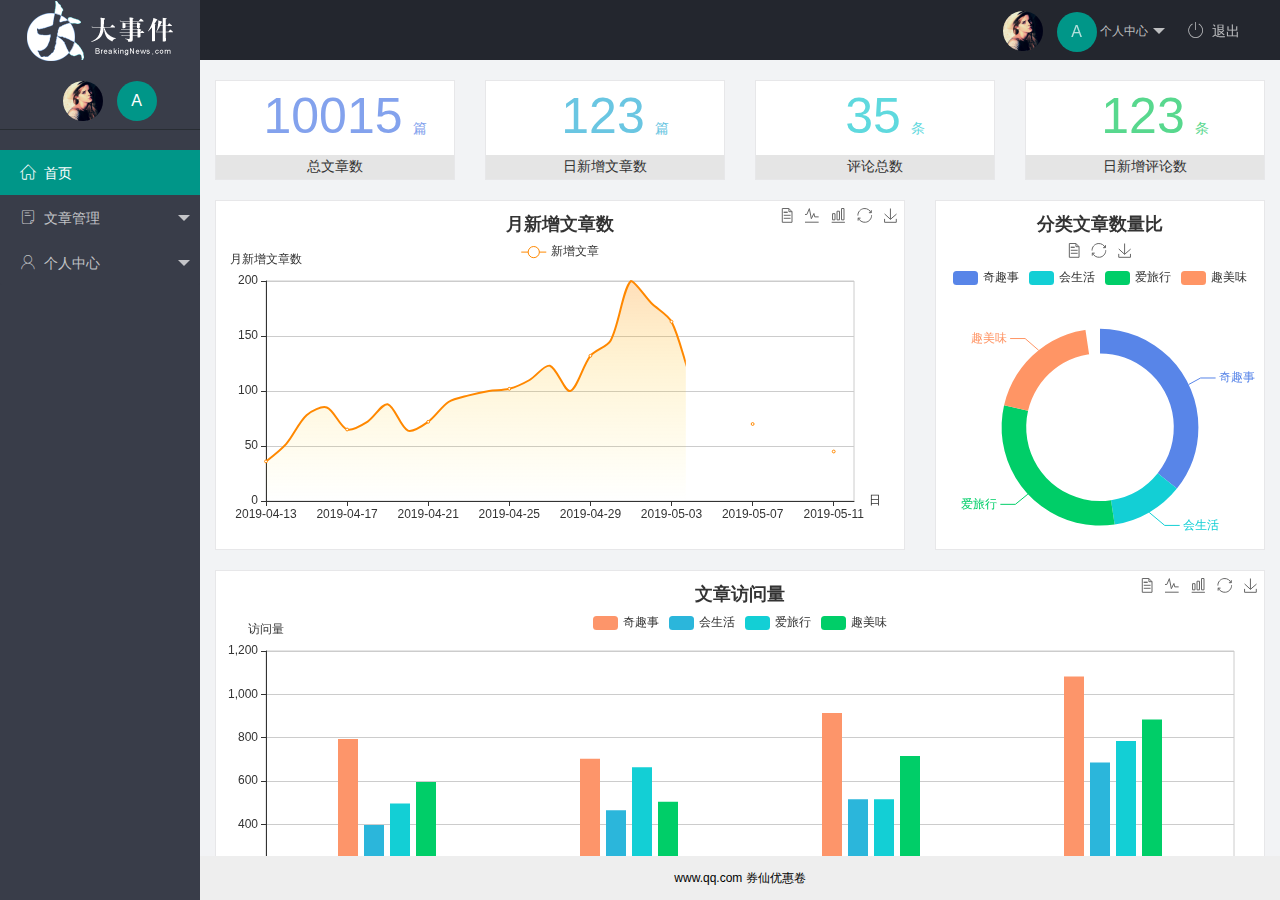
==== commit b32808ef: "完成了个人中心" ====
--- a/index.html
+++ b/index.html
@@ -27,9 +27,9 @@
               个人中心
             </a>
             <dl class="layui-nav-child">
-              <dd><a href="">基本资料</a></dd>
-              <dd><a href="">更换头像</a></dd>
-              <dd><a href="">重置密码</a></dd>
+              <dd><a href="./user/user_info.html" target="fm">基本资料</a></dd>
+              <dd><a href="./user/user_avatar.html"target="fm">更换头像</a></dd>
+              <dd><a href="./user/user_pwd.html"target="fm">重置密码</a></dd>
             </dl>
           </li>
           <li class="layui-nav-item" lay-header-event="menuRight" lay-unselect>
@@ -65,9 +65,9 @@
             <li class="layui-nav-item">
               <a href="javascript:;"><span class="iconfont icon-user"></span>个人中心</a>
               <dl class="layui-nav-child">
-                <dd><a href="javascript:;"><i class="layui-icon layui-icon-app"></i>基本资料</a></dd>
-                <dd><a href="javascript:;"><i class="layui-icon layui-icon-app"></i>更换头像</a></dd>
-                <dd><a href="javascript:;"><i class="layui-icon layui-icon-app"></i>重置密码</a></dd>
+                <dd><a href="./user/user_info.html" target="fm"><i class="layui-icon layui-icon-app"></i>基本资料</a></dd>
+                <dd><a href="./user/user_avatar.html" target="fm"><i class="layui-icon layui-icon-app"></i>更换头像</a></dd>
+                <dd><a href="./user/user_pwd.html" target="fm"><i class="layui-icon layui-icon-app"></i>重置密码</a></dd>
               </dl>
             </li>
           </ul>
